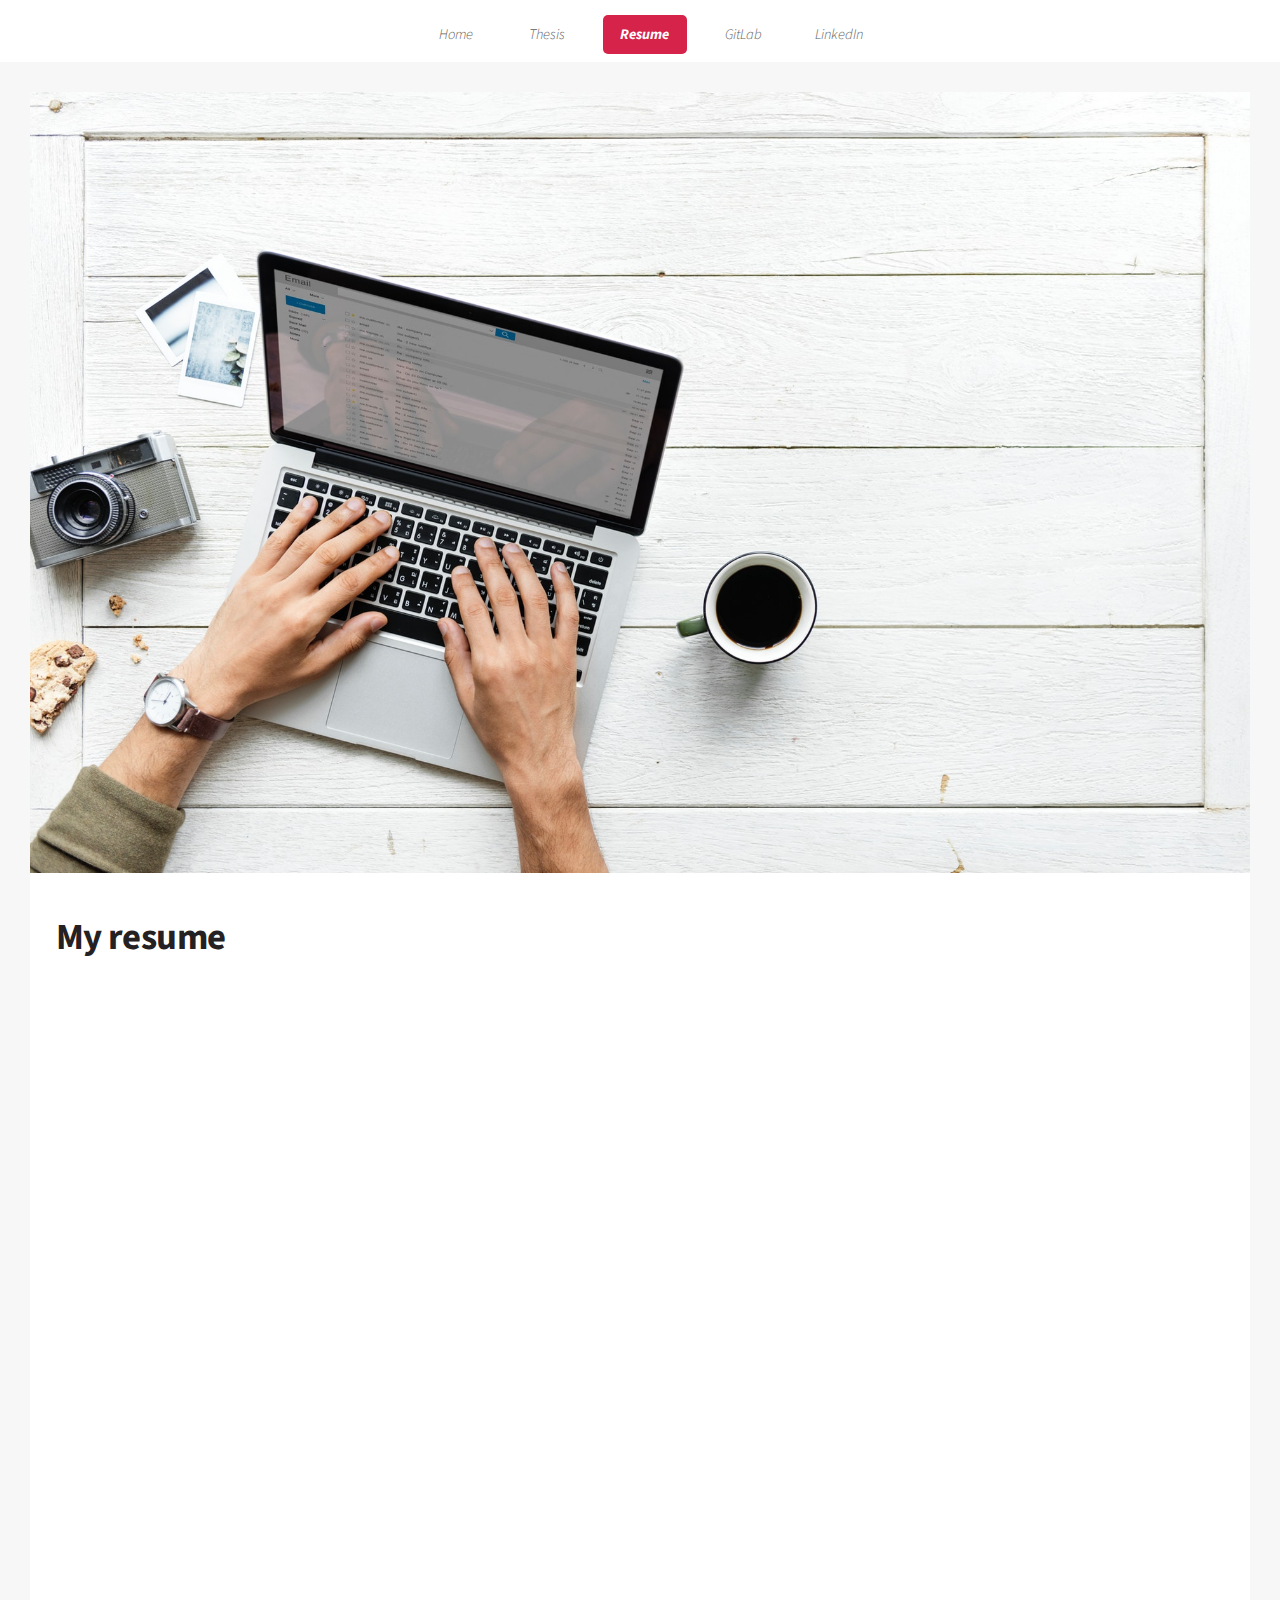
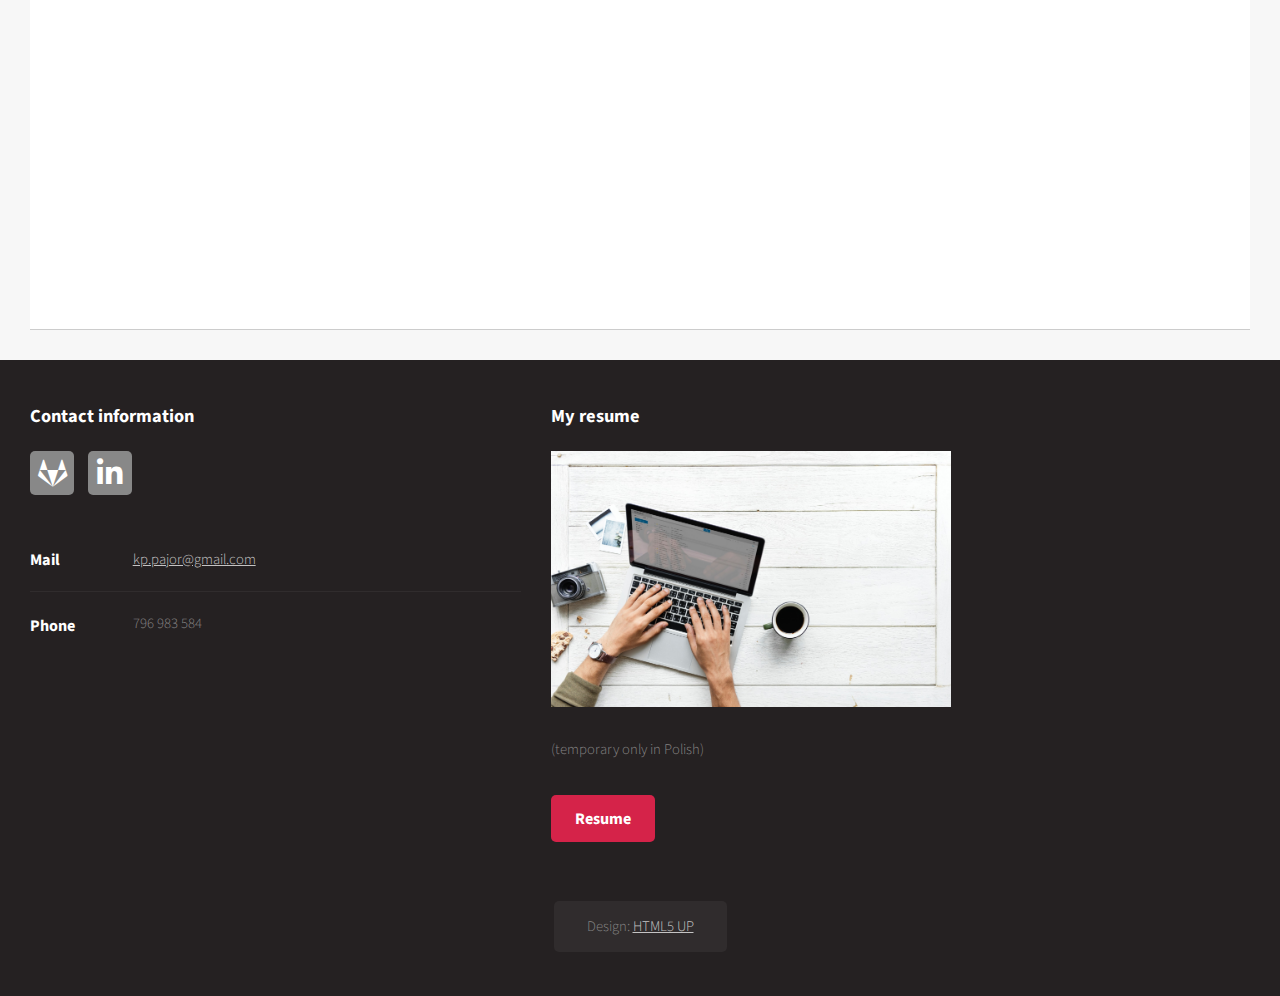
==== resume.html @ 3b4cd676 "first commit" ====
<!DOCTYPE HTML>
<!--
	Dopetrope by HTML5 UP
	html5up.net | @ajlkn
	Free for personal and commercial use under the CCA 3.0 license (html5up.net/license)
-->
<html>

<head>
	<title>Karol's Portfolio</title>
	<meta charset="utf-8" />
	<meta name="viewport" content="width=device-width, initial-scale=1, user-scalable=no" />
	<link rel="stylesheet" href="assets/css/main.css" />
</head>

<body class="no-sidebar is-preload">
	<div id="page-wrapper">

		<!-- Header -->
		<section id="header">
			<!-- Nav -->
			<nav id="nav">
				<ul>
					<li><a href="index.html">Home</a></li>
					<li><a href="thesis.html">Thesis</a></li>
					<li class="current"><a href="resume.html">Resume</a></li>
					<li><a href="https://gitlab.com/Hatt0ri" target="_blank" rel="noopener noreferrer">GitLab</a>
					<li><a href="https://www.linkedin.com/in/karol-pajor-1ba2a4166/" target="_blank"
							rel="noopener noreferrer">LinkedIn</a>
					</li>
				</ul>
			</nav>

		</section>

		<!-- Main -->
		<section id="main">
			<div class="container">

				<!-- Content -->
				<article class="box post">
					<a href="javascript:void(0);" class="image featured"><img
							src="images/black-coffee-camera-coffee-1549003.jpg" alt="office"></a>
					<header>
						<h2>My resume</h2>
					</header>
					<section>
						<p>
							<iframe
								src="http://docs.google.com/gview?a=v&pid=explorer&chrome=false&api=true&embedded=true&srcid=1iRUHAMEXYWudcLKe1LwcVBuFWnjVVEWN&hl=en&embedded=true"
								style="min-width:300px; width:100%; max-width:650px; min-height:600px; height:100vh"
								frameborder="0"></iframe>
						</p>
					</section>
				</article>

			</div>
		</section>

		<!-- Footer -->
		<section id="footer">
			<div class="container">
				<div class="row">

					<div class="col-5 col-12-medium">
						<section>
							<header>
								<h2>Contact information</h2>
							</header>
							<ul class="social">
								<li><a class="icon brands fa-gitlab" target="_blank" rel="noopener noreferrer"
										href="https://gitlab.com/Hatt0ri"><span class="label">GitLab</span></a></li>
								<li><a class="icon brands fa-linkedin-in" target="_blank" rel="noopener noreferrer"
										href="https://www.linkedin.com/in/karol-pajor-1ba2a4166/"><span
											class="label">LinkedIn</span></a></li>
							</ul>
							<ul class="contact">
								<li>
									<h3>Mail</h3>
									<p><a href="javascript:void(0);">kp.pajor@gmail.com</a></p>
								</li>
								<li>
									<h3>Phone</h3>
									<p>796 983 584</p>
								</li>
							</ul>
						</section>
					</div>
					<div class="col-7 col-12-medium">
						<section>
							<header>
								<h2>My resume</h2>
							</header>
							<a href="resume.html" class="image featured" style="max-width: 400px"><img
									src="images/black-coffee-camera-coffee-1549003.jpg" alt="office" /></a>
							<p>
								(temporary only in Polish)
							</p>
							<footer>
								<ul class="actions">
									<li><a href="resume.html" class="button">Resume</a></li>
								</ul>
							</footer>
						</section>
					</div>
					<div class="col-12">

						<!-- Copyright -->
						<div id="copyright">
							<ul class="links">
								<li>Design: <a target="_blank" rel="noopener noreferrer" href="http://html5up.net">HTML5
										UP</a></li>
							</ul>
						</div>

					</div>
				</div>
			</div>
		</section>

	</div>

	<!-- Scripts -->
	<script src="assets/js/jquery.min.js"></script>
	<script src="assets/js/jquery.dropotron.min.js"></script>
	<script src="assets/js/browser.min.js"></script>
	<script src="assets/js/breakpoints.min.js"></script>
	<script src="assets/js/util.js"></script>
	<script src="assets/js/main.js"></script>

</body>

</html>
---- assets/css/main.css ----
@import url("fontawesome-all.min.css");
@import url("https://fonts.googleapis.com/css?family=Source+Sans+Pro:300,400,700,900,300italic");
/*
	Dopetrope by HTML5 UP
	html5up.net | @ajlkn
	Free for personal and commercial use under the CCA 3.0 license (html5up.net/license)
*/
html, body, div, span, applet, object,
iframe, h1, h2, h3, h4, h5, h6, p, blockquote,
pre, a, abbr, acronym, address, big, cite,
code, del, dfn, em, img, ins, kbd, q, s, samp,
small, strike, strong, sub, sup, tt, var, b,
u, i, center, dl, dt, dd, ol, ul, li, fieldset,
form, label, legend, table, caption, tbody,
tfoot, thead, tr, th, td, article, aside,
canvas, details, embed, figure, figcaption,
footer, header, hgroup, menu, nav, output, ruby,
section, summary, time, mark, audio, video {
  margin: 0;
  padding: 0;
  border: 0;
  font-size: 100%;
  font: inherit;
  vertical-align: baseline;
}

article, aside, details, figcaption, figure,
footer, header, hgroup, menu, nav, section {
  display: block;
}

body {
  line-height: 1;
}

ol, ul {
  list-style: none;
}

blockquote, q {
  quotes: none;
}

blockquote:before, blockquote:after, q:before, q:after {
  content: '';
  content: none;
}

table {
  border-collapse: collapse;
  border-spacing: 0;
}

body {
  -webkit-text-size-adjust: none;
}

mark {
  background-color: transparent;
  color: inherit;
}

input::-moz-focus-inner {
  border: 0;
  padding: 0;
}

input, select, textarea {
  -moz-appearance: none;
  -webkit-appearance: none;
  -ms-appearance: none;
  appearance: none;
}

/* Basic */
html {
  -webkit-box-sizing: border-box;
          box-sizing: border-box;
}

*, *:before, *:after {
  -webkit-box-sizing: inherit;
          box-sizing: inherit;
}

body {
  background: #252122;
  background-image: url("images/bg02.png");
}

body.is-preload *, body.is-preload *:before, body.is-preload *:after {
  -webkit-animation: none !important;
  animation: none !important;
  -webkit-transition: none !important;
  transition: none !important;
}

body, input, textarea, select {
  font-family: 'Source Sans Pro';
  font-weight: 300;
  color: #5d5d5d;
  font-size: 14pt;
  line-height: 1.75em;
}

strong, b {
  color: #252122;
  font-weight: 400;
}

i, em {
  font-style: italic;
}

sub {
  position: relative;
  top: 0.5em;
  font-size: 0.8em;
}

sup {
  position: relative;
  top: -0.5em;
  font-size: 0.8em;
}

blockquote {
  border-left: solid 0.75em #dddddd;
  padding: 1em 0 1em 1.5em;
  font-style: italic;
}

h1, h2, h3, h4, h5, h6 {
  color: #252122;
  font-weight: 700;
}

h1 a, h2 a, h3 a, h4 a, h5 a, h6 a {
  color: inherit;
  text-decoration: none;
}

h2 {
  font-size: 1.5em;
}

h3 {
  font-size: 1.35em;
}

a {
  color: #d52349;
  text-decoration: underline;
}

a:hover {
  text-decoration: none;
}

br.clear {
  clear: both;
}

hr {
  border: 0;
  border-top: solid 1px #dddddd;
  height: 1px;
  margin: 2em 0 2em 0;
}

p, ul, ol, dl, table {
  margin-bottom: 2em;
}

/*	Others */
a[aria-disabled="true"] {
  cursor: default;
}

ul.tags {
  list-style: none;
  margin: 0.25rem 0 0 0;
  padding: 0;
}

ul.tags li {
  padding: 0;
  margin-left: 0.5rem;
  height: 32px;
  min-width: 32px;
  display: inline-block;
}

ul.tags li:first-child {
  margin-left: 0;
}

ul.tags li a {
  color: #d52349;
}

ul.tags li a span svg,
ul.tags li a span img {
  max-height: 100%;
  max-width: 100%;
  fill: #d52349;
}

/* Container */
.container {
  margin: 0 auto;
  max-width: 100%;
  width: 70em;
}

@media screen and (max-width: 1680px) {
  .container {
    width: 70em;
  }
}

@media screen and (max-width: 1280px) {
  .container {
    width: calc(100% - 60px);
  }
}

@media screen and (max-width: 980px) {
  .container {
    width: calc(100% - 80px);
  }
}

@media screen and (max-width: 736px) {
  .container {
    width: calc(100% - 40px);
  }
}

/* Row */
.row {
  display: -webkit-box;
  display: -ms-flexbox;
  display: flex;
  -ms-flex-wrap: wrap;
      flex-wrap: wrap;
  -webkit-box-sizing: border-box;
          box-sizing: border-box;
  -webkit-box-align: stretch;
      -ms-flex-align: stretch;
          align-items: stretch;
}

.row > * {
  -webkit-box-sizing: border-box;
          box-sizing: border-box;
}

.row.gtr-uniform > * > :last-child {
  margin-bottom: 0;
}

.row.aln-left {
  -webkit-box-pack: start;
      -ms-flex-pack: start;
          justify-content: flex-start;
}

.row.aln-center {
  -webkit-box-pack: center;
      -ms-flex-pack: center;
          justify-content: center;
}

.row.aln-right {
  -webkit-box-pack: end;
      -ms-flex-pack: end;
          justify-content: flex-end;
}

.row.aln-top {
  -webkit-box-align: start;
      -ms-flex-align: start;
          align-items: flex-start;
}

.row.aln-middle {
  -webkit-box-align: center;
      -ms-flex-align: center;
          align-items: center;
}

.row.aln-bottom {
  -webkit-box-align: end;
      -ms-flex-align: end;
          align-items: flex-end;
}

.row > .imp {
  -webkit-box-ordinal-group: 0;
      -ms-flex-order: -1;
          order: -1;
}

.row > .col-1 {
  width: 8.33333%;
}

.row > .off-1 {
  margin-left: 8.33333%;
}

.row > .col-2 {
  width: 16.66667%;
}

.row > .off-2 {
  margin-left: 16.66667%;
}

.row > .col-3 {
  width: 25%;
}

.row > .off-3 {
  margin-left: 25%;
}

.row > .col-4 {
  width: 33.33333%;
}

.row > .off-4 {
  margin-left: 33.33333%;
}

.row > .col-5 {
  width: 41.66667%;
}

.row > .off-5 {
  margin-left: 41.66667%;
}

.row > .col-6 {
  width: 50%;
}

.row > .off-6 {
  margin-left: 50%;
}

.row > .col-7 {
  width: 58.33333%;
}

.row > .off-7 {
  margin-left: 58.33333%;
}

.row > .col-8 {
  width: 66.66667%;
}

.row > .off-8 {
  margin-left: 66.66667%;
}

.row > .col-9 {
  width: 75%;
}

.row > .off-9 {
  margin-left: 75%;
}

.row > .col-10 {
  width: 83.33333%;
}

.row > .off-10 {
  margin-left: 83.33333%;
}

.row > .col-11 {
  width: 91.66667%;
}

.row > .off-11 {
  margin-left: 91.66667%;
}

.row > .col-12 {
  width: 100%;
}

.row > .off-12 {
  margin-left: 100%;
}

.row.gtr-0 {
  margin-top: 0px;
  margin-left: 0px;
}

.row.gtr-0 > * {
  padding: 0px 0 0 0px;
}

.row.gtr-0.gtr-uniform {
  margin-top: 0px;
}

.row.gtr-0.gtr-uniform > * {
  padding-top: 0px;
}

.row.gtr-25 {
  margin-top: -12.5px;
  margin-left: -12.5px;
}

.row.gtr-25 > * {
  padding: 12.5px 0 0 12.5px;
}

.row.gtr-25.gtr-uniform {
  margin-top: -12.5px;
}

.row.gtr-25.gtr-uniform > * {
  padding-top: 12.5px;
}

.row.gtr-50 {
  margin-top: -25px;
  margin-left: -25px;
}

.row.gtr-50 > * {
  padding: 25px 0 0 25px;
}

.row.gtr-50.gtr-uniform {
  margin-top: -25px;
}

.row.gtr-50.gtr-uniform > * {
  padding-top: 25px;
}

.row {
  margin-top: -50px;
  margin-left: -50px;
}

.row > * {
  padding: 50px 0 0 50px;
}

.row.gtr-uniform {
  margin-top: -50px;
}

.row.gtr-uniform > * {
  padding-top: 50px;
}

.row.gtr-150 {
  margin-top: -75px;
  margin-left: -75px;
}

.row.gtr-150 > * {
  padding: 75px 0 0 75px;
}

.row.gtr-150.gtr-uniform {
  margin-top: -75px;
}

.row.gtr-150.gtr-uniform > * {
  padding-top: 75px;
}

.row.gtr-200 {
  margin-top: -100px;
  margin-left: -100px;
}

.row.gtr-200 > * {
  padding: 100px 0 0 100px;
}

.row.gtr-200.gtr-uniform {
  margin-top: -100px;
}

.row.gtr-200.gtr-uniform > * {
  padding-top: 100px;
}

@media screen and (max-width: 1680px) {
  .row {
    display: -webkit-box;
    display: -ms-flexbox;
    display: flex;
    -ms-flex-wrap: wrap;
        flex-wrap: wrap;
    -webkit-box-sizing: border-box;
            box-sizing: border-box;
    -webkit-box-align: stretch;
        -ms-flex-align: stretch;
            align-items: stretch;
  }
  .row > * {
    -webkit-box-sizing: border-box;
            box-sizing: border-box;
  }
  .row.gtr-uniform > * > :last-child {
    margin-bottom: 0;
  }
  .row.aln-left {
    -webkit-box-pack: start;
        -ms-flex-pack: start;
            justify-content: flex-start;
  }
  .row.aln-center {
    -webkit-box-pack: center;
        -ms-flex-pack: center;
            justify-content: center;
  }
  .row.aln-right {
    -webkit-box-pack: end;
        -ms-flex-pack: end;
            justify-content: flex-end;
  }
  .row.aln-top {
    -webkit-box-align: start;
        -ms-flex-align: start;
            align-items: flex-start;
  }
  .row.aln-middle {
    -webkit-box-align: center;
        -ms-flex-align: center;
            align-items: center;
  }
  .row.aln-bottom {
    -webkit-box-align: end;
        -ms-flex-align: end;
            align-items: flex-end;
  }
  .row > .imp-xlarge {
    -webkit-box-ordinal-group: 0;
        -ms-flex-order: -1;
            order: -1;
  }
  .row > .col-1-xlarge {
    width: 8.33333%;
  }
  .row > .off-1-xlarge {
    margin-left: 8.33333%;
  }
  .row > .col-2-xlarge {
    width: 16.66667%;
  }
  .row > .off-2-xlarge {
    margin-left: 16.66667%;
  }
  .row > .col-3-xlarge {
    width: 25%;
  }
  .row > .off-3-xlarge {
    margin-left: 25%;
  }
  .row > .col-4-xlarge {
    width: 33.33333%;
  }
  .row > .off-4-xlarge {
    margin-left: 33.33333%;
  }
  .row > .col-5-xlarge {
    width: 41.66667%;
  }
  .row > .off-5-xlarge {
    margin-left: 41.66667%;
  }
  .row > .col-6-xlarge {
    width: 50%;
  }
  .row > .off-6-xlarge {
    margin-left: 50%;
  }
  .row > .col-7-xlarge {
    width: 58.33333%;
  }
  .row > .off-7-xlarge {
    margin-left: 58.33333%;
  }
  .row > .col-8-xlarge {
    width: 66.66667%;
  }
  .row > .off-8-xlarge {
    margin-left: 66.66667%;
  }
  .row > .col-9-xlarge {
    width: 75%;
  }
  .row > .off-9-xlarge {
    margin-left: 75%;
  }
  .row > .col-10-xlarge {
    width: 83.33333%;
  }
  .row > .off-10-xlarge {
    margin-left: 83.33333%;
  }
  .row > .col-11-xlarge {
    width: 91.66667%;
  }
  .row > .off-11-xlarge {
    margin-left: 91.66667%;
  }
  .row > .col-12-xlarge {
    width: 100%;
  }
  .row > .off-12-xlarge {
    margin-left: 100%;
  }
  .row.gtr-0 {
    margin-top: 0px;
    margin-left: 0px;
  }
  .row.gtr-0 > * {
    padding: 0px 0 0 0px;
  }
  .row.gtr-0.gtr-uniform {
    margin-top: 0px;
  }
  .row.gtr-0.gtr-uniform > * {
    padding-top: 0px;
  }
  .row.gtr-25 {
    margin-top: -12.5px;
    margin-left: -12.5px;
  }
  .row.gtr-25 > * {
    padding: 12.5px 0 0 12.5px;
  }
  .row.gtr-25.gtr-uniform {
    margin-top: -12.5px;
  }
  .row.gtr-25.gtr-uniform > * {
    padding-top: 12.5px;
  }
  .row.gtr-50 {
    margin-top: -25px;
    margin-left: -25px;
  }
  .row.gtr-50 > * {
    padding: 25px 0 0 25px;
  }
  .row.gtr-50.gtr-uniform {
    margin-top: -25px;
  }
  .row.gtr-50.gtr-uniform > * {
    padding-top: 25px;
  }
  .row {
    margin-top: -50px;
    margin-left: -50px;
  }
  .row > * {
    padding: 50px 0 0 50px;
  }
  .row.gtr-uniform {
    margin-top: -50px;
  }
  .row.gtr-uniform > * {
    padding-top: 50px;
  }
  .row.gtr-150 {
    margin-top: -75px;
    margin-left: -75px;
  }
  .row.gtr-150 > * {
    padding: 75px 0 0 75px;
  }
  .row.gtr-150.gtr-uniform {
    margin-top: -75px;
  }
  .row.gtr-150.gtr-uniform > * {
    padding-top: 75px;
  }
  .row.gtr-200 {
    margin-top: -100px;
    margin-left: -100px;
  }
  .row.gtr-200 > * {
    padding: 100px 0 0 100px;
  }
  .row.gtr-200.gtr-uniform {
    margin-top: -100px;
  }
  .row.gtr-200.gtr-uniform > * {
    padding-top: 100px;
  }
}

@media screen and (max-width: 1280px) {
  .row {
    display: -webkit-box;
    display: -ms-flexbox;
    display: flex;
    -ms-flex-wrap: wrap;
        flex-wrap: wrap;
    -webkit-box-sizing: border-box;
            box-sizing: border-box;
    -webkit-box-align: stretch;
        -ms-flex-align: stretch;
            align-items: stretch;
  }
  .row > * {
    -webkit-box-sizing: border-box;
            box-sizing: border-box;
  }
  .row.gtr-uniform > * > :last-child {
    margin-bottom: 0;
  }
  .row.aln-left {
    -webkit-box-pack: start;
        -ms-flex-pack: start;
            justify-content: flex-start;
  }
  .row.aln-center {
    -webkit-box-pack: center;
        -ms-flex-pack: center;
            justify-content: center;
  }
  .row.aln-right {
    -webkit-box-pack: end;
        -ms-flex-pack: end;
            justify-content: flex-end;
  }
  .row.aln-top {
    -webkit-box-align: start;
        -ms-flex-align: start;
            align-items: flex-start;
  }
  .row.aln-middle {
    -webkit-box-align: center;
        -ms-flex-align: center;
            align-items: center;
  }
  .row.aln-bottom {
    -webkit-box-align: end;
        -ms-flex-align: end;
            align-items: flex-end;
  }
  .row > .imp-large {
    -webkit-box-ordinal-group: 0;
        -ms-flex-order: -1;
            order: -1;
  }
  .row > .col-1-large {
    width: 8.33333%;
  }
  .row > .off-1-large {
    margin-left: 8.33333%;
  }
  .row > .col-2-large {
    width: 16.66667%;
  }
  .row > .off-2-large {
    margin-left: 16.66667%;
  }
  .row > .col-3-large {
    width: 25%;
  }
  .row > .off-3-large {
    margin-left: 25%;
  }
  .row > .col-4-large {
    width: 33.33333%;
  }
  .row > .off-4-large {
    margin-left: 33.33333%;
  }
  .row > .col-5-large {
    width: 41.66667%;
  }
  .row > .off-5-large {
    margin-left: 41.66667%;
  }
  .row > .col-6-large {
    width: 50%;
  }
  .row > .off-6-large {
    margin-left: 50%;
  }
  .row > .col-7-large {
    width: 58.33333%;
  }
  .row > .off-7-large {
    margin-left: 58.33333%;
  }
  .row > .col-8-large {
    width: 66.66667%;
  }
  .row > .off-8-large {
    margin-left: 66.66667%;
  }
  .row > .col-9-large {
    width: 75%;
  }
  .row > .off-9-large {
    margin-left: 75%;
  }
  .row > .col-10-large {
    width: 83.33333%;
  }
  .row > .off-10-large {
    margin-left: 83.33333%;
  }
  .row > .col-11-large {
    width: 91.66667%;
  }
  .row > .off-11-large {
    margin-left: 91.66667%;
  }
  .row > .col-12-large {
    width: 100%;
  }
  .row > .off-12-large {
    margin-left: 100%;
  }
  .row.gtr-0 {
    margin-top: 0px;
    margin-left: 0px;
  }
  .row.gtr-0 > * {
    padding: 0px 0 0 0px;
  }
  .row.gtr-0.gtr-uniform {
    margin-top: 0px;
  }
  .row.gtr-0.gtr-uniform > * {
    padding-top: 0px;
  }
  .row.gtr-25 {
    margin-top: -7.5px;
    margin-left: -7.5px;
  }
  .row.gtr-25 > * {
    padding: 7.5px 0 0 7.5px;
  }
  .row.gtr-25.gtr-uniform {
    margin-top: -7.5px;
  }
  .row.gtr-25.gtr-uniform > * {
    padding-top: 7.5px;
  }
  .row.gtr-50 {
    margin-top: -15px;
    margin-left: -15px;
  }
  .row.gtr-50 > * {
    padding: 15px 0 0 15px;
  }
  .row.gtr-50.gtr-uniform {
    margin-top: -15px;
  }
  .row.gtr-50.gtr-uniform > * {
    padding-top: 15px;
  }
  .row {
    margin-top: -30px;
    margin-left: -30px;
  }
  .row > * {
    padding: 30px 0 0 30px;
  }
  .row.gtr-uniform {
    margin-top: -30px;
  }
  .row.gtr-uniform > * {
    padding-top: 30px;
  }
  .row.gtr-150 {
    margin-top: -45px;
    margin-left: -45px;
  }
  .row.gtr-150 > * {
    padding: 45px 0 0 45px;
  }
  .row.gtr-150.gtr-uniform {
    margin-top: -45px;
  }
  .row.gtr-150.gtr-uniform > * {
    padding-top: 45px;
  }
  .row.gtr-200 {
    margin-top: -60px;
    margin-left: -60px;
  }
  .row.gtr-200 > * {
    padding: 60px 0 0 60px;
  }
  .row.gtr-200.gtr-uniform {
    margin-top: -60px;
  }
  .row.gtr-200.gtr-uniform > * {
    padding-top: 60px;
  }
}

@media screen and (max-width: 980px) {
  .row {
    display: -webkit-box;
    display: -ms-flexbox;
    display: flex;
    -ms-flex-wrap: wrap;
        flex-wrap: wrap;
    -webkit-box-sizing: border-box;
            box-sizing: border-box;
    -webkit-box-align: stretch;
        -ms-flex-align: stretch;
            align-items: stretch;
  }
  .row > * {
    -webkit-box-sizing: border-box;
            box-sizing: border-box;
  }
  .row.gtr-uniform > * > :last-child {
    margin-bottom: 0;
  }
  .row.aln-left {
    -webkit-box-pack: start;
        -ms-flex-pack: start;
            justify-content: flex-start;
  }
  .row.aln-center {
    -webkit-box-pack: center;
        -ms-flex-pack: center;
            justify-content: center;
  }
  .row.aln-right {
    -webkit-box-pack: end;
        -ms-flex-pack: end;
            justify-content: flex-end;
  }
  .row.aln-top {
    -webkit-box-align: start;
        -ms-flex-align: start;
            align-items: flex-start;
  }
  .row.aln-middle {
    -webkit-box-align: center;
        -ms-flex-align: center;
            align-items: center;
  }
  .row.aln-bottom {
    -webkit-box-align: end;
        -ms-flex-align: end;
            align-items: flex-end;
  }
  .row > .imp-medium {
    -webkit-box-ordinal-group: 0;
        -ms-flex-order: -1;
            order: -1;
  }
  .row > .col-1-medium {
    width: 8.33333%;
  }
  .row > .off-1-medium {
    margin-left: 8.33333%;
  }
  .row > .col-2-medium {
    width: 16.66667%;
  }
  .row > .off-2-medium {
    margin-left: 16.66667%;
  }
  .row > .col-3-medium {
    width: 25%;
  }
  .row > .off-3-medium {
    margin-left: 25%;
  }
  .row > .col-4-medium {
    width: 33.33333%;
  }
  .row > .off-4-medium {
    margin-left: 33.33333%;
  }
  .row > .col-5-medium {
    width: 41.66667%;
  }
  .row > .off-5-medium {
    margin-left: 41.66667%;
  }
  .row > .col-6-medium {
    width: 50%;
  }
  .row > .off-6-medium {
    margin-left: 50%;
  }
  .row > .col-7-medium {
    width: 58.33333%;
  }
  .row > .off-7-medium {
    margin-left: 58.33333%;
  }
  .row > .col-8-medium {
    width: 66.66667%;
  }
  .row > .off-8-medium {
    margin-left: 66.66667%;
  }
  .row > .col-9-medium {
    width: 75%;
  }
  .row > .off-9-medium {
    margin-left: 75%;
  }
  .row > .col-10-medium {
    width: 83.33333%;
  }
  .row > .off-10-medium {
    margin-left: 83.33333%;
  }
  .row > .col-11-medium {
    width: 91.66667%;
  }
  .row > .off-11-medium {
    margin-left: 91.66667%;
  }
  .row > .col-12-medium {
    width: 100%;
  }
  .row > .off-12-medium {
    margin-left: 100%;
  }
  .row.gtr-0 {
    margin-top: 0px;
    margin-left: 0px;
  }
  .row.gtr-0 > * {
    padding: 0px 0 0 0px;
  }
  .row.gtr-0.gtr-uniform {
    margin-top: 0px;
  }
  .row.gtr-0.gtr-uniform > * {
    padding-top: 0px;
  }
  .row.gtr-25 {
    margin-top: -10px;
    margin-left: -10px;
  }
  .row.gtr-25 > * {
    padding: 10px 0 0 10px;
  }
  .row.gtr-25.gtr-uniform {
    margin-top: -10px;
  }
  .row.gtr-25.gtr-uniform > * {
    padding-top: 10px;
  }
  .row.gtr-50 {
    margin-top: -20px;
    margin-left: -20px;
  }
  .row.gtr-50 > * {
    padding: 20px 0 0 20px;
  }
  .row.gtr-50.gtr-uniform {
    margin-top: -20px;
  }
  .row.gtr-50.gtr-uniform > * {
    padding-top: 20px;
  }
  .row {
    margin-top: -40px;
    margin-left: -40px;
  }
  .row > * {
    padding: 40px 0 0 40px;
  }
  .row.gtr-uniform {
    margin-top: -40px;
  }
  .row.gtr-uniform > * {
    padding-top: 40px;
  }
  .row.gtr-150 {
    margin-top: -60px;
    margin-left: -60px;
  }
  .row.gtr-150 > * {
    padding: 60px 0 0 60px;
  }
  .row.gtr-150.gtr-uniform {
    margin-top: -60px;
  }
  .row.gtr-150.gtr-uniform > * {
    padding-top: 60px;
  }
  .row.gtr-200 {
    margin-top: -80px;
    margin-left: -80px;
  }
  .row.gtr-200 > * {
    padding: 80px 0 0 80px;
  }
  .row.gtr-200.gtr-uniform {
    margin-top: -80px;
  }
  .row.gtr-200.gtr-uniform > * {
    padding-top: 80px;
  }
}

@media screen and (max-width: 736px) {
  .row {
    display: -webkit-box;
    display: -ms-flexbox;
    display: flex;
    -ms-flex-wrap: wrap;
        flex-wrap: wrap;
    -webkit-box-sizing: border-box;
            box-sizing: border-box;
    -webkit-box-align: stretch;
        -ms-flex-align: stretch;
            align-items: stretch;
  }
  .row > * {
    -webkit-box-sizing: border-box;
            box-sizing: border-box;
  }
  .row.gtr-uniform > * > :last-child {
    margin-bottom: 0;
  }
  .row.aln-left {
    -webkit-box-pack: start;
        -ms-flex-pack: start;
            justify-content: flex-start;
  }
  .row.aln-center {
    -webkit-box-pack: center;
        -ms-flex-pack: center;
            justify-content: center;
  }
  .row.aln-right {
    -webkit-box-pack: end;
        -ms-flex-pack: end;
            justify-content: flex-end;
  }
  .row.aln-top {
    -webkit-box-align: start;
        -ms-flex-align: start;
            align-items: flex-start;
  }
  .row.aln-middle {
    -webkit-box-align: center;
        -ms-flex-align: center;
            align-items: center;
  }
  .row.aln-bottom {
    -webkit-box-align: end;
        -ms-flex-align: end;
            align-items: flex-end;
  }
  .row > .imp-small {
    -webkit-box-ordinal-group: 0;
        -ms-flex-order: -1;
            order: -1;
  }
  .row > .col-1-small {
    width: 8.33333%;
  }
  .row > .off-1-small {
    margin-left: 8.33333%;
  }
  .row > .col-2-small {
    width: 16.66667%;
  }
  .row > .off-2-small {
    margin-left: 16.66667%;
  }
  .row > .col-3-small {
    width: 25%;
  }
  .row > .off-3-small {
    margin-left: 25%;
  }
  .row > .col-4-small {
    width: 33.33333%;
  }
  .row > .off-4-small {
    margin-left: 33.33333%;
  }
  .row > .col-5-small {
    width: 41.66667%;
  }
  .row > .off-5-small {
    margin-left: 41.66667%;
  }
  .row > .col-6-small {
    width: 50%;
  }
  .row > .off-6-small {
    margin-left: 50%;
  }
  .row > .col-7-small {
    width: 58.33333%;
  }
  .row > .off-7-small {
    margin-left: 58.33333%;
  }
  .row > .col-8-small {
    width: 66.66667%;
  }
  .row > .off-8-small {
    margin-left: 66.66667%;
  }
  .row > .col-9-small {
    width: 75%;
  }
  .row > .off-9-small {
    margin-left: 75%;
  }
  .row > .col-10-small {
    width: 83.33333%;
  }
  .row > .off-10-small {
    margin-left: 83.33333%;
  }
  .row > .col-11-small {
    width: 91.66667%;
  }
  .row > .off-11-small {
    margin-left: 91.66667%;
  }
  .row > .col-12-small {
    width: 100%;
  }
  .row > .off-12-small {
    margin-left: 100%;
  }
  .row.gtr-0 {
    margin-top: 0px;
    margin-left: 0px;
  }
  .row.gtr-0 > * {
    padding: 0px 0 0 0px;
  }
  .row.gtr-0.gtr-uniform {
    margin-top: 0px;
  }
  .row.gtr-0.gtr-uniform > * {
    padding-top: 0px;
  }
  .row.gtr-25 {
    margin-top: -5px;
    margin-left: -5px;
  }
  .row.gtr-25 > * {
    padding: 5px 0 0 5px;
  }
  .row.gtr-25.gtr-uniform {
    margin-top: -5px;
  }
  .row.gtr-25.gtr-uniform > * {
    padding-top: 5px;
  }
  .row.gtr-50 {
    margin-top: -10px;
    margin-left: -10px;
  }
  .row.gtr-50 > * {
    padding: 10px 0 0 10px;
  }
  .row.gtr-50.gtr-uniform {
    margin-top: -10px;
  }
  .row.gtr-50.gtr-uniform > * {
    padding-top: 10px;
  }
  .row {
    margin-top: -20px;
    margin-left: -20px;
  }
  .row > * {
    padding: 20px 0 0 20px;
  }
  .row.gtr-uniform {
    margin-top: -20px;
  }
  .row.gtr-uniform > * {
    padding-top: 20px;
  }
  .row.gtr-150 {
    margin-top: -30px;
    margin-left: -30px;
  }
  .row.gtr-150 > * {
    padding: 30px 0 0 30px;
  }
  .row.gtr-150.gtr-uniform {
    margin-top: -30px;
  }
  .row.gtr-150.gtr-uniform > * {
    padding-top: 30px;
  }
  .row.gtr-200 {
    margin-top: -40px;
    margin-left: -40px;
  }
  .row.gtr-200 > * {
    padding: 40px 0 0 40px;
  }
  .row.gtr-200.gtr-uniform {
    margin-top: -40px;
  }
  .row.gtr-200.gtr-uniform > * {
    padding-top: 40px;
  }
}

/* Form */
form label {
  display: block;
  color: #252122;
  font-weight: 400;
  margin: 0 0 0.5em 0;
}

form input[type=text],
form input[type=email],
form input[type=password],
form select,
form textarea {
  -webkit-appearance: none;
  display: block;
  border: 0;
  padding: 0.75em 1em;
  font-size: 1em;
  border-radius: 5px;
  border: solid 1px #dddddd;
  background: #fff;
  width: 100%;
}

form input[type=text]:focus,
form input[type=email]:focus,
form input[type=password]:focus,
form select:focus,
form textarea:focus {
  -webkit-box-shadow: inset 0px 0px 1px 1px #43bff0;
          box-shadow: inset 0px 0px 1px 1px #43bff0;
}

form textarea {
  height: 15em;
}

form ::-webkit-input-placeholder {
  color: #555 !important;
}

form :-moz-placeholder {
  color: #555 !important;
}

form ::-moz-placeholder {
  color: #555 !important;
}

form :-ms-input-placeholder {
  color: #555 !important;
}

form ::-moz-focus-inner {
  border: 0;
}

/* Tables */
table {
  width: 100%;
}

table tr {
  border-top: solid 1px #dddddd;
}

table tr:first-child {
  border-top: 0;
}

table td {
  padding: 0.5em 1em 0.5em 1em;
}

table th {
  text-align: left;
  padding: 0.5em 1em 0.5em 1em;
  font-weight: 700;
  margin: 0 0 1em 0;
}

table thead {
  border-bottom: solid 2px #dddddd;
}

/* Section/Article */
section, article {
  margin-bottom: 2.5em;
}

section > :last-child, section:last-child, article > :last-child, article:last-child {
  margin-bottom: 0;
}

header {
  margin: 0 0 1.5em 0;
}

header > p {
  display: block;
  font-style: italic;
  margin: 0.5em 0 0 0;
  padding-bottom: 0.5em;
}

header.major {
  position: relative;
  text-align: center;
  border-top: solid 1px #ccc;
  top: 1em;
  margin: 0 0 3em 0;
}

header.major h2 {
  background: #fff;
  position: relative;
  top: -0.65em;
  display: inline;
  margin: 0;
  padding: 0 1em 0 1em;
}

footer {
  margin: 2.25em 0 0 0;
}

/* Box */
.box {
  background: #ffffff;
  border-bottom: solid 1px #ccc;
  padding: 2.75em 1.75em 2.75em 1.75em;
}

.box .image.featured {
  position: relative;
  width: auto;
  left: 1.75em;
  top: 1.75em;
  margin: -4.5em 0 4.25em -3.5em;
}

.box.post header {
  padding-top: 1em;
  margin: 0 0 2em 0;
}

.box.post h2 {
  font-size: 2.5em;
  letter-spacing: -0.015em;
}

.box.post header > p {
  margin-top: 1.25em;
  font-size: 1.25em;
}

.box footer ul.actions {
  margin-bottom: 0;
}

/* Button */
input[type="button"],
input[type="submit"],
input[type="reset"],
button,
.button {
  -webkit-appearance: none;
  display: inline-block;
  text-decoration: none;
  cursor: pointer;
  border: 0;
  border-radius: 5px;
  background: #d52349;
  color: #fff !important;
  font-weight: 700;
  outline: 0;
  font-size: 1.1em;
  padding: 0.65em 1.5em 0.65em 1.5em;
  text-align: center;
  -webkit-transition: background-color .25s ease-in-out;
  transition: background-color .25s ease-in-out;
}

input[type="button"]:hover,
input[type="submit"]:hover,
input[type="reset"]:hover,
button:hover,
.button:hover {
  background: #e53359;
}

input[type="button"]:active,
input[type="submit"]:active,
input[type="reset"]:active,
button:active,
.button:active {
  background: #c51349;
}

input[type="button"].alt,
input[type="submit"].alt,
input[type="reset"].alt,
button.alt,
.button.alt {
  background: #252122;
}

input[type="button"].alt:hover,
input[type="submit"].alt:hover,
input[type="reset"].alt:hover,
button.alt:hover,
.button.alt:hover {
  background: #353132;
}

input[type="button"].alt:active,
input[type="submit"].alt:active,
input[type="reset"].alt:active,
button.alt:active,
.button.alt:active {
  background: #151112;
}

input[type="button"].icon:before,
input[type="submit"].icon:before,
input[type="reset"].icon:before,
button.icon:before,
.button.icon:before {
  opacity: 0.35;
  position: relative;
  top: 0.05em;
  margin-right: 0.75em;
}

input[type="button"].large,
input[type="submit"].large,
input[type="reset"].large,
button.large,
.button.large {
  font-size: 1.5em;
  padding: 0.75em 1.5em 0.75em 1.5em;
}

/* Image */
.image {
  display: inline-block;
  outline: 0;
}

.image img {
  display: block;
  width: 100%;
}

.image.centered {
  display: block;
  margin: 0 0 2em 0;
}

.image.centered img {
  margin: 0 auto;
  width: auto;
}

.image.featured {
  display: block;
  width: 100%;
  margin: 0 0 2em 0;
}

.image.left {
  float: left;
  margin: 0 2em 2em 0;
}

/* List */
ul {
  list-style: disc;
  padding-left: 1em;
}

ul li {
  padding-left: 0.5em;
}

ol {
  list-style: decimal;
  padding-left: 1.25em;
}

ol li {
  padding-left: 0.25em;
}

/* Actions */
ul.actions {
  list-style: none;
  padding-left: 0;
}

ul.actions li {
  display: inline-block;
  margin-left: 1em;
  padding-left: 0;
}

ul.actions li:first-child {
  margin-left: 0;
}

/* Links */
ul.links {
  list-style: none;
  padding-left: 0;
}

ul.links li {
  display: inline-block;
  border-left: solid 1px rgba(255, 255, 255, 0.05);
  padding: 0 0 0 1em;
  margin: 0 0 0 1em;
}

ul.links li:first-child {
  border-left: 0;
  padding-left: 0;
  margin-left: 0;
}

/* Contact */
ul.contact {
  list-style: none;
  padding-left: 0;
}

ul.contact li {
  position: relative;
  border-top: solid 1px #ddd;
  padding: 1.3em 0 1.3em 7em;
}

ul.contact li h3 {
  position: absolute;
  left: 0;
  top: 1.3em;
  font-size: 1.1em;
}

ul.contact li p {
  margin: 0;
}

ul.contact li:first-child {
  padding-top: 0;
  border-top: 0;
}

ul.contact li:first-child h3 {
  top: 0;
}

/* Dates */
ul.dates {
  list-style: none;
  padding-left: 0;
}

ul.dates li {
  position: relative;
  border-top: solid 1px #ddd;
  padding: 1.3em 0 1.3em 6.75em;
}

ul.dates .date {
  display: block;
  position: absolute;
  left: 0;
  top: 1.3em;
  background-color: #d52349;
  height: 3.5em;
  text-align: center;
  color: #fff;
  line-height: 1em;
  border-top-left-radius: 5px;
  border-bottom-left-radius: 5px;
  padding: 0.5em 0.75em 0 1em;
}

ul.dates .date:after {
  content: '';
  position: absolute;
  bottom: 0;
  right: -1.2em;
  border-left: solid 1.25em #d52349;
  border-top: solid 1.8em transparent;
  border-bottom: solid 1.8em transparent;
}

ul.dates .date strong {
  display: block;
  font-size: 1.75em;
  padding-top: 0.15em;
}

ul.dates h3 {
  font-size: 1.1em;
}

ul.dates p {
  margin: 0;
}

ul.dates li:first-child {
  border-top: 0;
  padding-top: 0;
}

ul.dates li:first-child .date {
  top: 0;
}

/* Divided */
ul.divided {
  list-style: none;
  padding-left: 0;
}

ul.divided li {
  border-top: solid 1px #ddd;
  padding: 1em 0 1em 0;
}

ul.divided li:first-child {
  border-top: 0;
  padding-top: 0;
}

/* Social */
ul.social {
  list-style: none;
  padding-left: 0;
  overflow: hidden;
  cursor: default;
  margin: 0 0 3.25em 0;
}

ul.social li {
  display: inline-block;
  padding-left: 0;
  margin-left: 0.75em;
}

ul.social li:first-child {
  margin-left: 0;
}

ul.social li a {
  display: inline-block;
  width: 3em;
  height: 3em;
  text-align: center;
  border-radius: 5px;
  background: #888;
  -webkit-transition: background-color .25s ease-in-out;
  transition: background-color .25s ease-in-out;
}

ul.social li a:before {
  color: #fff;
  font-size: 2em;
  line-height: 1.5em;
}

ul.social li a.fa-facebook {
  background: #3c5a98;
}

ul.social li a.fa-facebook:hover {
  background: #4c6aa8;
}

ul.social li a.fa-twitter {
  background: #2daae4;
}

ul.social li a.fa-twitter:hover {
  background: #3dbaf4;
}

ul.social li a.fa-dribbble {
  background: #c4376b;
}

ul.social li a.fa-dribbble:hover {
  background: #d4477b;
}

ul.social li a.fa-linkedin {
  background: #006599;
}

ul.social li a.fa-linkedin:hover {
  background: #1075a9;
}

ul.social li a.fa-tumblr {
  background: #2b4661;
}

ul.social li a.fa-tumblr:hover {
  background: #3b5671;
}

ul.social li a.fa-google-plus {
  background: #da2713;
}

ul.social li a.fa-google-plus:hover {
  background: #ea3723;
}

/* Icons */
.icon {
  text-decoration: none;
  position: relative;
  text-decoration: none;
}

.icon:before {
  -moz-osx-font-smoothing: grayscale;
  -webkit-font-smoothing: antialiased;
  display: inline-block;
  font-style: normal;
  font-variant: normal;
  text-rendering: auto;
  line-height: 1;
  text-transform: none !important;
  font-family: 'Font Awesome 5 Free';
  font-weight: 400;
}

.icon.solid:before {
  font-weight: 900;
}

.icon.brands:before {
  font-family: 'Font Awesome 5 Brands';
}

.icon:before {
  line-height: inherit;
}

.icon > .label {
  display: none;
}

.icon.featured {
  position: relative;
  display: inline-block;
  background-color: #d52349;
  width: 9em;
  padding: 1.75em 0 0.75em 0;
  border-top-left-radius: 5px;
  border-top-right-radius: 5px;
  margin: 0 0 4.5em 0;
  cursor: default;
}

.icon.featured:before {
  font-size: 4.5em;
  line-height: 1em;
  color: #fff;
}

.icon.featured:after {
  content: '';
  position: absolute;
  bottom: -1.95em;
  left: 0;
  border-top: solid 2em #d52349;
  border-left: solid 4.5em transparent;
  border-right: solid 4.5em transparent;
}

.icon.featured.alt {
  background-color: #252122;
}

.icon.featured.alt:after {
  border-top-color: #252122;
}

.icon.featured.alt2 {
  background-color: #827a7c;
}

.icon.featured.alt2:after {
  border-top-color: #827a7c;
}

/* Page Wrapper */
#page-wrapper > section {
  margin-bottom: 0;
}

/* Header */
#header {
  position: relative;
  background: #ffffff;
  padding: 1em 0 1em 0;
  text-align: center;
}

#header h1 {
  color: #252122;
  font-weight: 900;
  font-size: 2.5em;
  letter-spacing: -0.035em;
  line-height: 1;
}

/* Nav */
#nav {
  margin: 0.5em 0 0 0;
}

#nav > ul {
  margin: 0;
}

#nav > ul > li {
  display: inline-block;
  font-style: italic;
  margin: 0 0.35em 0 0.35em;
}

#nav > ul > li > ul {
  display: none;
}

#nav > ul > li > a {
  border-radius: 5px;
  color: #5d5d5d;
  text-decoration: none;
  padding: 0.6em 1.2em 0.6em 1.2em;
  -webkit-transition: background-color .25s ease-in-out;
  transition: background-color .25s ease-in-out;
  outline: 0;
}

#nav > ul > li:hover > a, #nav > ul > li.active > a {
  background: #f3f3f3;
}

#nav > ul > li.current > a {
  background: #d52349;
  color: #fff !important;
  font-weight: 700;
}

.dropotron {
  border-radius: 5px;
  background-color: #252122;
  background-color: rgba(34, 30, 31, 0.98);
  padding: 1.25em 1.5em 1.25em 1.5em;
  font-style: italic;
  min-width: 13em;
  -webkit-box-shadow: 0px 8px 15px 0px rgba(0, 0, 0, 0.5);
          box-shadow: 0px 8px 15px 0px rgba(0, 0, 0, 0.5);
  text-align: left;
  margin-top: -1.25em;
  margin-left: -1px;
  list-style: none;
}

.dropotron a, .dropotron span {
  color: #aaa;
  text-decoration: none;
  -webkit-transition: color .25s ease-in-out;
  transition: color .25s ease-in-out;
}

.dropotron li {
  padding: 0.25em 0 0.25em 0;
}

.dropotron li:hover > a, .dropotron li:hover > span {
  color: #fff;
}

.dropotron.level-0 {
  margin-top: 2em;
}

.dropotron.level-0:before {
  content: '';
  display: block;
  position: absolute;
  left: 50%;
  margin-left: -10px;
  top: -9px;
  border-left: solid 10px transparent;
  border-right: solid 10px transparent;
  border-bottom: solid 10px #252122;
  border-bottom-color: rgba(34, 30, 31, 0.98);
}

/* Banner */
#banner {
  background: #CCE8F4 url("../../images/photo-1484347727553-f0643c73b62d.jpg");
  background-position: center center;
  background-size: auto 100%;
  background-repeat: no-repeat;
  text-align: center;
  position: relative;
  padding: 8em 0;
  margin: 2em 0 0 0;
}

#banner header {
  background-color: rgba(34, 30, 31, 0.98);
  display: inline-block;
  padding: 2.5em 5em;
  border-radius: 5px;
}

#banner header h2 {
  color: #fff;
  font-weight: 700;
  font-size: 2.5em;
  margin: 0 0 0.65em 0;
}

#banner header p {
  color: #d52349;
  padding: 0;
  font-style: normal;
  margin: 0;
  font-size: 1.5em;
}

/* Intro */
#intro {
  text-align: center;
  overflow: hidden;
}

#intro section {
  margin: 3em 0;
  padding: 2.5em 0;
}

#intro h2 {
  font-size: 1.75em;
}

#intro p {
  margin: 0;
}

#intro .middle {
  position: relative;
  z-index: 1;
}

#intro .middle:before {
  content: '';
  width: 32px;
  height: 100%;
  position: absolute;
  left: -24px;
  top: 0;
  display: block;
  z-index: -1;
  -webkit-box-shadow: 32px 0 0 0 #fff, 0 -32px 0 0 #fff, 0 32px 0 0 #fff, 32px 32px 0 0 #fff, 32px -32px 0 0 #fff, 0 0 32px 0 rgba(0, 0, 0, 0.15);
          box-shadow: 32px 0 0 0 #fff, 0 -32px 0 0 #fff, 0 32px 0 0 #fff, 32px 32px 0 0 #fff, 32px -32px 0 0 #fff, 0 0 32px 0 rgba(0, 0, 0, 0.15);
}

#intro .middle:after {
  content: '';
  width: 32px;
  height: 100%;
  position: absolute;
  right: -24px;
  top: 0;
  display: block;
  z-index: -1;
  -webkit-box-shadow: -32px 0 0 0 #fff, 0 -32px 0 0 #fff, 0 32px 0 0 #fff, -32px 32px 0 0 #fff, -32px -32px 0 0 #fff, 0 0 32px 0 rgba(0, 0, 0, 0.15);
          box-shadow: -32px 0 0 0 #fff, 0 -32px 0 0 #fff, 0 32px 0 0 #fff, -32px 32px 0 0 #fff, -32px -32px 0 0 #fff, 0 0 32px 0 rgba(0, 0, 0, 0.15);
}

#intro .button {
  min-width: 12em;
}

#intro footer {
  margin: 0;
}

/* Main */
#main {
  position: relative;
  background: #f7f7f7 url("images/bg02.png");
  padding: 4em 0 4em 0;
}

#main:before {
  content: '';
  position: absolute;
  top: 0;
  left: 0;
  width: 100%;
  background: url("images/bg01.png");
  background-size: 100% 100%;
  z-index: 0;
  opacity: 0.1;
}

#main .major h2 {
  background: #f7f7f7 url("images/bg02.png");
}

/* Footer */
#footer {
  position: relative;
  color: #858484;
  padding: 4em 0;
}

#footer:before {
  content: '';
  position: absolute;
  top: 0;
  left: 0;
  width: 100%;
  background: url("images/bg01.png");
  background-size: 100% 100%;
  z-index: 0;
  opacity: 0.5;
}

#footer a {
  color: #c5c4c4;
}

#footer h2, #footer h3, #footer h4, #footer h5, #footer h6, #footer strong, #footer b {
  color: #fff;
}

#footer h2 a, #footer h3 a, #footer h4 a, #footer h5 a, #footer h6 a, #footer strong a, #footer b a {
  color: inherit;
}

#footer ul.contact li,
#footer ul.dates li,
#footer ul.divided li {
  border-top-color: #353434;
  border-top-color: rgba(255, 255, 255, 0.05);
}

#footer header {
  margin: 0 0 3em 0;
}

#footer header h2 {
  font-size: 1.75em;
}

/* Copyright */
#copyright {
  text-align: center;
  margin: 1em 0 2em 0;
}

#copyright ul.links {
  display: inline-block;
  background: #2C2929;
  background: rgba(255, 255, 255, 0.05);
  border-radius: 5px;
  margin: 0;
  padding: 0.85em 2.25em 0.85em 2.25em;
}

/* XLarge */
@media screen and (max-width: 1680px) {
  /* Basic */
  body, input, textarea, select {
    font-size: 12pt;
  }
}

/* Large */
@media screen and (max-width: 1280px) {
  /* Basic */
  body, input, textarea, select {
    font-size: 11pt;
  }
  /* Section/Article */
  header.major {
    margin: 0.75em 0 2.5em 0;
  }
  header.major h2 {
    padding: 0 1em 0 1em;
  }
  /* Social */
  ul.social li {
    margin: 0 0 0.25em 0.75em;
  }
  /* Header */
  #header {
    padding: 1em 0 1em 0;
  }
  /* Banner */
  #banner {
    padding: 6em 0;
    margin: 3em 0 0 0;
  }
  /* Intro */
  #intro {
    padding: 0;
  }
  #intro section {
    padding: 1em 2em;
  }
  #intro .middle:before {
    left: -12px;
  }
  #intro .middle:after {
    right: -12px;
  }
  /* Main */
  #main {
    padding: 30px 0;
  }
  /* Footer */
  #footer {
    padding: 3em 0;
  }
  #footer:before {
    height: 2.5em;
  }
  #footer header {
    margin: 0 0 1.5em 0;
  }
  #footer header h2 {
    font-size: 1.25em;
  }
  /* Copyright */
  #copyright {
    margin: 0;
  }
}

/* Medium */
#navPanel, #titleBar {
  display: none;
}

@media screen and (max-width: 980px) {
  /* Basic */
  html, body {
    overflow-x: hidden;
  }
  /* Box */
  .box footer ul.actions li {
    margin: 1em 0 0 0;
    display: block;
  }
  .box footer ul.actions li .button {
    width: 100%;
  }
  .box footer ul.actions li:first-child {
    margin-top: 0;
  }
  /* Header */
  #header {
    padding: 1em 0 1em 0;
  }
  /* Nav */
  #nav {
    display: none;
  }
  /* Intro */
  #intro {
    padding: 3em 0 0 0;
  }
  #intro section {
    position: relative;
    border-top: solid 1px #dfdfdf;
    margin: 0;
    padding: 40px 0 0 0;
  }
  #intro section.first {
    border-top: 0;
    padding-top: 0;
  }
  #intro section p {
    margin: 0;
  }
  #intro .middle:before, #intro .middle:after {
    display: none;
  }
  #intro footer {
    padding: 3em 0 0 0;
  }
  #intro footer ul.actions {
    margin-bottom: 0;
  }
  /* Main */
  #main {
    padding: 40px 0;
  }
  /* Copyright */
  #copyright ul.links {
    display: block;
  }
  /* Nav */
  #page-wrapper {
    -webkit-backface-visibility: hidden;
    backface-visibility: hidden;
    -webkit-transition: -webkit-transform 0.5s ease;
    transition: -webkit-transform 0.5s ease;
    transition: transform 0.5s ease;
    transition: transform 0.5s ease, -webkit-transform 0.5s ease;
    padding-bottom: 1px;
  }
  #titleBar {
    -webkit-backface-visibility: hidden;
    backface-visibility: hidden;
    -webkit-transition: -webkit-transform 0.5s ease;
    transition: -webkit-transform 0.5s ease;
    transition: transform 0.5s ease;
    transition: transform 0.5s ease, -webkit-transform 0.5s ease;
    display: block;
    height: 44px;
    left: 0;
    position: fixed;
    top: 0;
    width: 100%;
    z-index: 10001;
    background: none;
  }
  #titleBar .toggle {
    text-decoration: none;
    width: 80px;
    height: 60px;
  }
  #titleBar .toggle:before {
    -moz-osx-font-smoothing: grayscale;
    -webkit-font-smoothing: antialiased;
    display: inline-block;
    font-style: normal;
    font-variant: normal;
    text-rendering: auto;
    line-height: 1;
    text-transform: none !important;
    font-family: 'Font Awesome 5 Free';
    font-weight: 900;
  }
  #titleBar .toggle:before {
    content: '\f0c9';
    display: block;
    position: absolute;
    left: 10px;
    top: 10px;
    width: 50px;
    height: 40px;
    line-height: 40px;
    font-size: 18px;
    color: #fff;
    text-align: center;
    background: rgba(150, 150, 150, 0.75);
    border-radius: 5px;
  }
  #titleBar .toggle:active:before {
    background-color: #969696;
  }
  #navPanel {
    -webkit-backface-visibility: hidden;
    backface-visibility: hidden;
    -webkit-transform: translateX(-275px);
    transform: translateX(-275px);
    -webkit-transition: -webkit-transform 0.5s ease;
    transition: -webkit-transform 0.5s ease;
    transition: transform 0.5s ease;
    transition: transform 0.5s ease, -webkit-transform 0.5s ease;
    display: block;
    height: 100%;
    left: 0;
    overflow-y: auto;
    position: fixed;
    top: 0;
    width: 275px;
    z-index: 10002;
    color: #858484;
    background-image: url("images/bg02.png");
    -webkit-box-shadow: inset -3px 0px 5px 0px rgba(0, 0, 0, 0.35);
            box-shadow: inset -3px 0px 5px 0px rgba(0, 0, 0, 0.35);
  }
  #navPanel .link {
    display: block;
    color: #888;
    text-decoration: none;
    height: 44px;
    line-height: 44px;
    border-top: solid 1px rgba(255, 255, 255, 0.05);
    padding: 0 1em 0 1em;
    font-style: italic;
  }
  #navPanel .link:first-child {
    border-top: 0;
  }
  #navPanel .indent-1 {
    display: inline-block;
    width: 1em;
  }
  #navPanel .indent-2 {
    display: inline-block;
    width: 2em;
  }
  #navPanel .indent-3 {
    display: inline-block;
    width: 3em;
  }
  #navPanel .indent-4 {
    display: inline-block;
    width: 4em;
  }
  #navPanel .indent-5 {
    display: inline-block;
    width: 5em;
  }
  #navPanel .depth-0 {
    color: #fff;
  }
  body.navPanel-visible #page-wrapper {
    -webkit-transform: translateX(275px);
    transform: translateX(275px);
  }
  body.navPanel-visible #titleBar {
    -webkit-transform: translateX(275px);
    transform: translateX(275px);
  }
  body.navPanel-visible #navPanel {
    -webkit-transform: translateX(0);
    transform: translateX(0);
  }
}

/* Small */
@media screen and (max-width: 736px) {
  /* Basic */
  body, input, textarea, select {
    font-size: 11pt;
  }
  h2, h3, h4, h5, h6 {
    font-size: 1.25em;
  }
  /* Button */
  input[type="button"].large,
  input[type="submit"].large,
  input[type="reset"].large,
  button.large,
  .button.large {
    font-size: 1.1em;
    padding: 0.65em 1.5em 0.65em 1.5em;
  }
  /* Actions */
  ul.actions li {
    margin: 1em 0 0 0;
    display: block;
  }
  ul.actions li .button {
    width: 100%;
  }
  ul.actions li:first-child {
    margin-top: 0;
  }
  /* Section/Article */
  section, article {
    margin-bottom: 20px;
  }
  header {
    margin: 0 0 1em 0;
  }
  footer {
    margin: 2em 0 0 0;
  }
  /* Box */
  .box {
    padding: 25px 15px 20px 15px;
  }
  .box .image.featured {
    left: 15px;
    top: 15px;
    margin: -40px 0 40px -30px;
  }
  .box.post header {
    padding-top: 0;
    margin: 0 0 1em 0;
  }
  .box.post h2 {
    font-size: 1.5em;
    line-height: 1.5em;
  }
  .box.post header > p {
    margin-top: 0;
    font-size: 1em;
  }
  /* Divided */
  ul.divided li {
    padding: 0.5em 0 0.5em 0;
  }
  /* Contact */
  ul.contact li {
    padding: 0.8em 0 0.8em 7em;
  }
  ul.contact li h3 {
    top: 0.8em;
  }
  /* Dates */
  ul.dates li {
    padding-left: 6em;
  }
  ul.dates h3 {
    margin: 0 0 0.5em 0;
  }
  /* Links */
  ul.links li {
    display: block;
    padding: 0.25em 0 0 0;
    margin: 0.25em 0 0 0;
    border-left: 0;
  }
  ul.links li:first-child {
    padding-top: 0;
    margin-top: 0;
  }
  /* Social */
  ul.social li {
    margin: 0 0.5em 0.75em 0;
  }
  /* Icons */
  .icon.featured {
    width: 8em;
    margin: 0 0 3em 0;
  }
  .icon.featured:after {
    border-left: solid 4em transparent;
    border-right: solid 4em transparent;
  }
  /* Header */
  #header {
    text-align: center;
    padding: 1em 0 1em 0;
  }
  #header h1 {
    color: #252122;
    font-weight: 900;
    font-size: 1.75em;
    letter-spacing: -0.035em;
  }
  /* Intro */
  #intro {
    padding: 2em 0 0 0;
  }
  #intro section {
    padding: 40px 0 0 0;
    margin: 20px 0 0 0;
  }
  #intro h2 {
    font-size: 1.25em;
  }
  /* Banner */
  #banner {
    padding: 6em 0;
    margin: 3em 0 0 0;
  }
  #banner header {
    padding: 1.5em 1em 1.5em 1em;
    display: block;
    border-radius: 0;
  }
  #banner header h2 {
    font-size: 1.5em;
    line-height: 1.5em;
    margin: 0 0 0.25em 0;
  }
  #banner header p {
    font-size: 1.2em;
  }
  /* Main */
  #main {
    padding: 20px 0;
  }
  /* Footer */
  #footer {
    padding: 40px 0 20px 0;
  }
}
/*# sourceMappingURL=main.css.map */
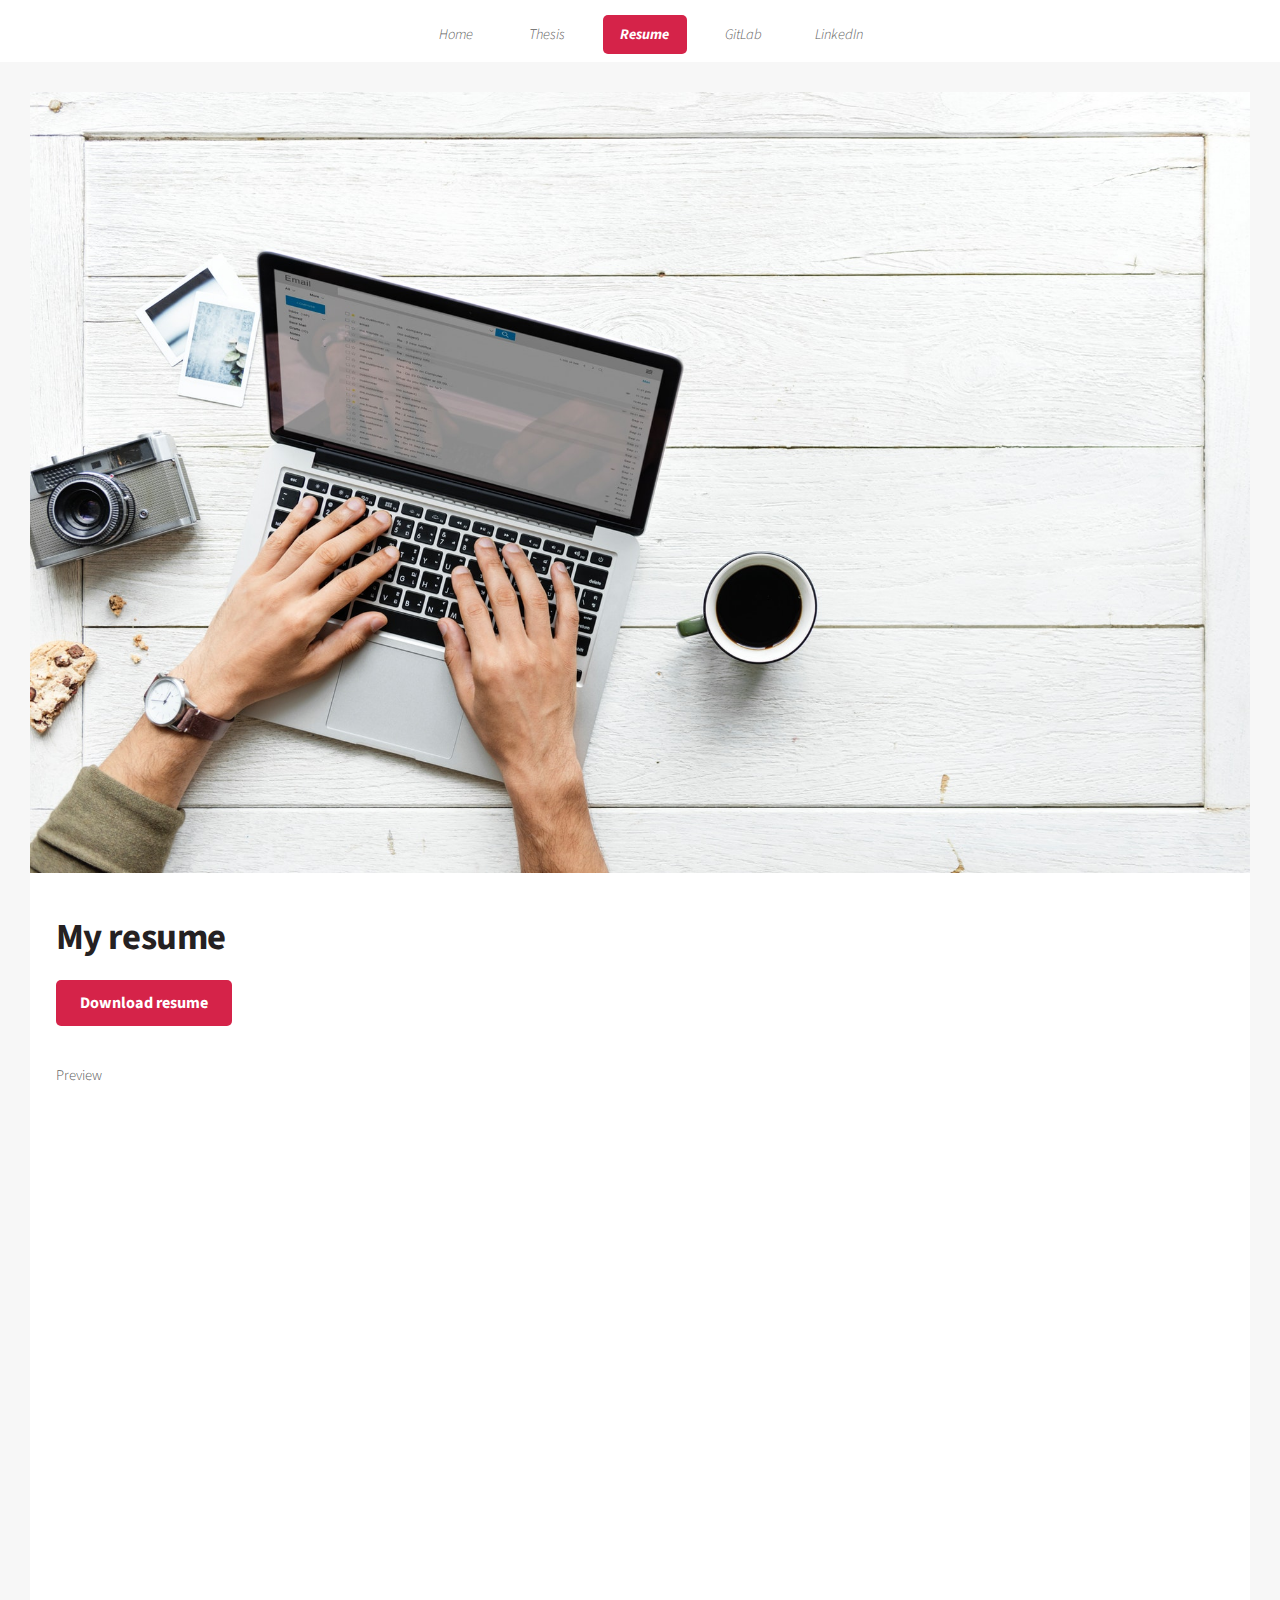
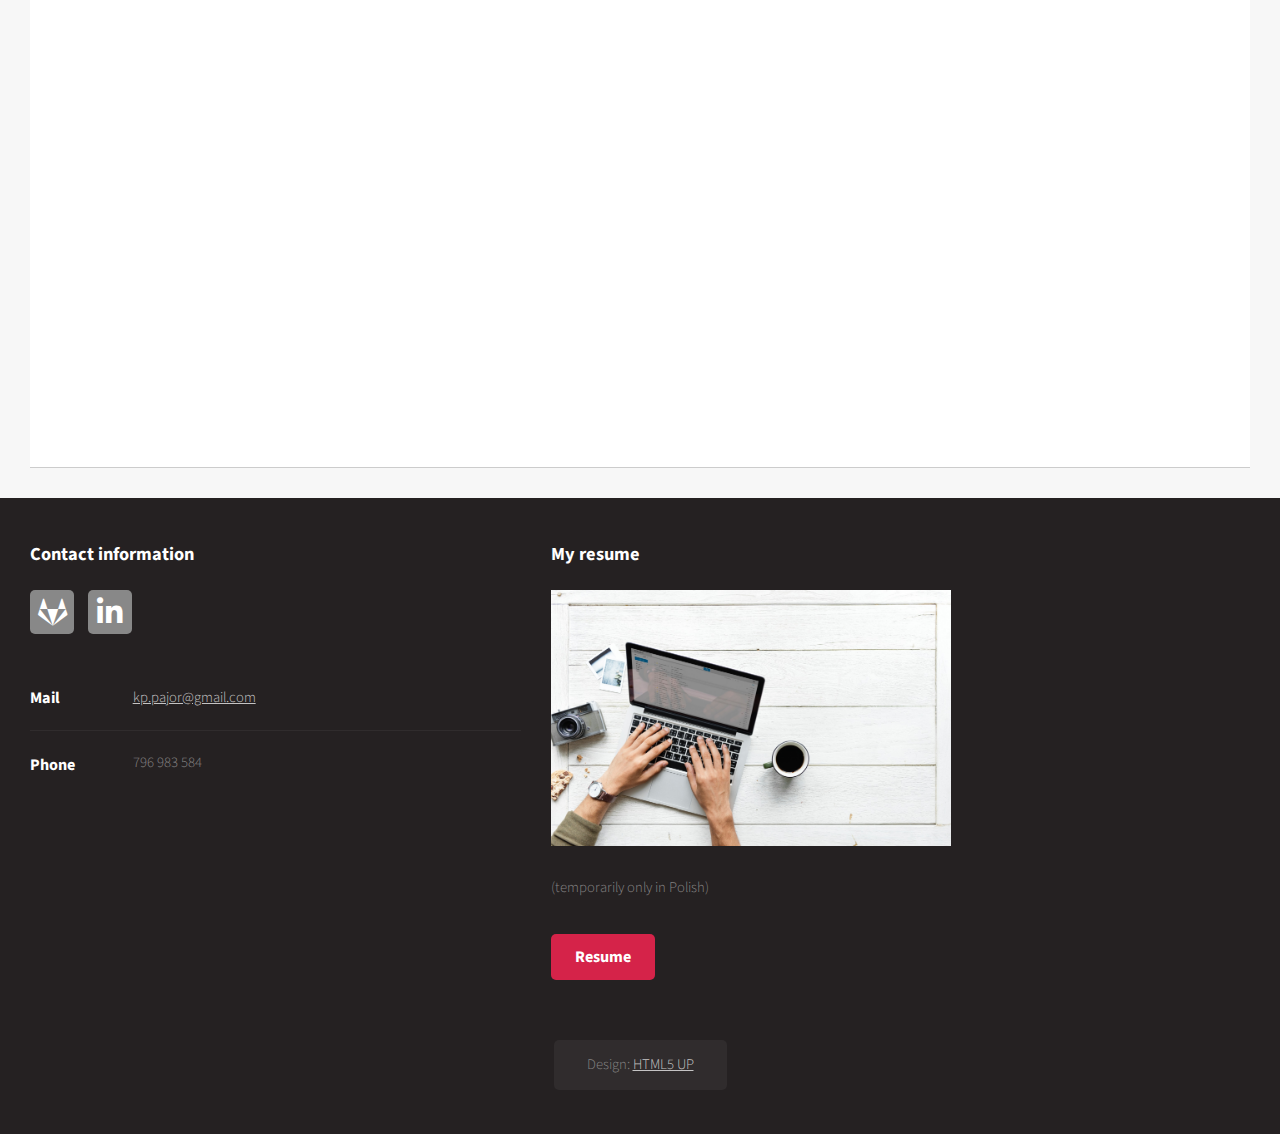
==== commit cb856cac: "chore: corrections" ====
--- a/resume.html
+++ b/resume.html
@@ -12,6 +12,10 @@
 	<meta name="viewport" content="width=device-width, initial-scale=1, user-scalable=no" />
 	<link rel="stylesheet" href="assets/css/main.css" />
 </head>
+<script>
+	location.href = "#";
+	location.href = "#resumeHeader";
+</script>
 
 <body class="no-sidebar is-preload">
 	<div id="page-wrapper">
@@ -41,13 +45,22 @@
 				<article class="box post">
 					<a href="javascript:void(0);" class="image featured"><img
 							src="images/black-coffee-camera-coffee-1549003.jpg" alt="office"></a>
-					<header>
+					<header id="resumeHeader">
 						<h2>My resume</h2>
 					</header>
 					<section>
+						<a class="button" target="_blank" rel="noopener noreferrer"
+							href="https://drive.google.com/file/d/1RIVC3OhfvexqNFDFJOemX_scYGnF43u6/view?usp=sharing">
+							Download resume
+						</a>
+					</section>
+					<section>
+						<p>
+							Preview
+						</p>
 						<p>
 							<iframe
-								src="http://docs.google.com/gview?a=v&pid=explorer&chrome=false&api=true&embedded=true&srcid=1iRUHAMEXYWudcLKe1LwcVBuFWnjVVEWN&hl=en&embedded=true"
+								src="https://docs.google.com/gview?a=v&pid=explorer&chrome=false&api=true&embedded=true&srcid=1RIVC3OhfvexqNFDFJOemX_scYGnF43u6&hl=en&embedded=true"
 								style="min-width:300px; width:100%; max-width:650px; min-height:600px; height:100vh"
 								frameborder="0"></iframe>
 						</p>
@@ -94,7 +107,7 @@
 							<a href="resume.html" class="image featured" style="max-width: 400px"><img
 									src="images/black-coffee-camera-coffee-1549003.jpg" alt="office" /></a>
 							<p>
-								(temporary only in Polish)
+								(temporarily only in Polish)
 							</p>
 							<footer>
 								<ul class="actions">
